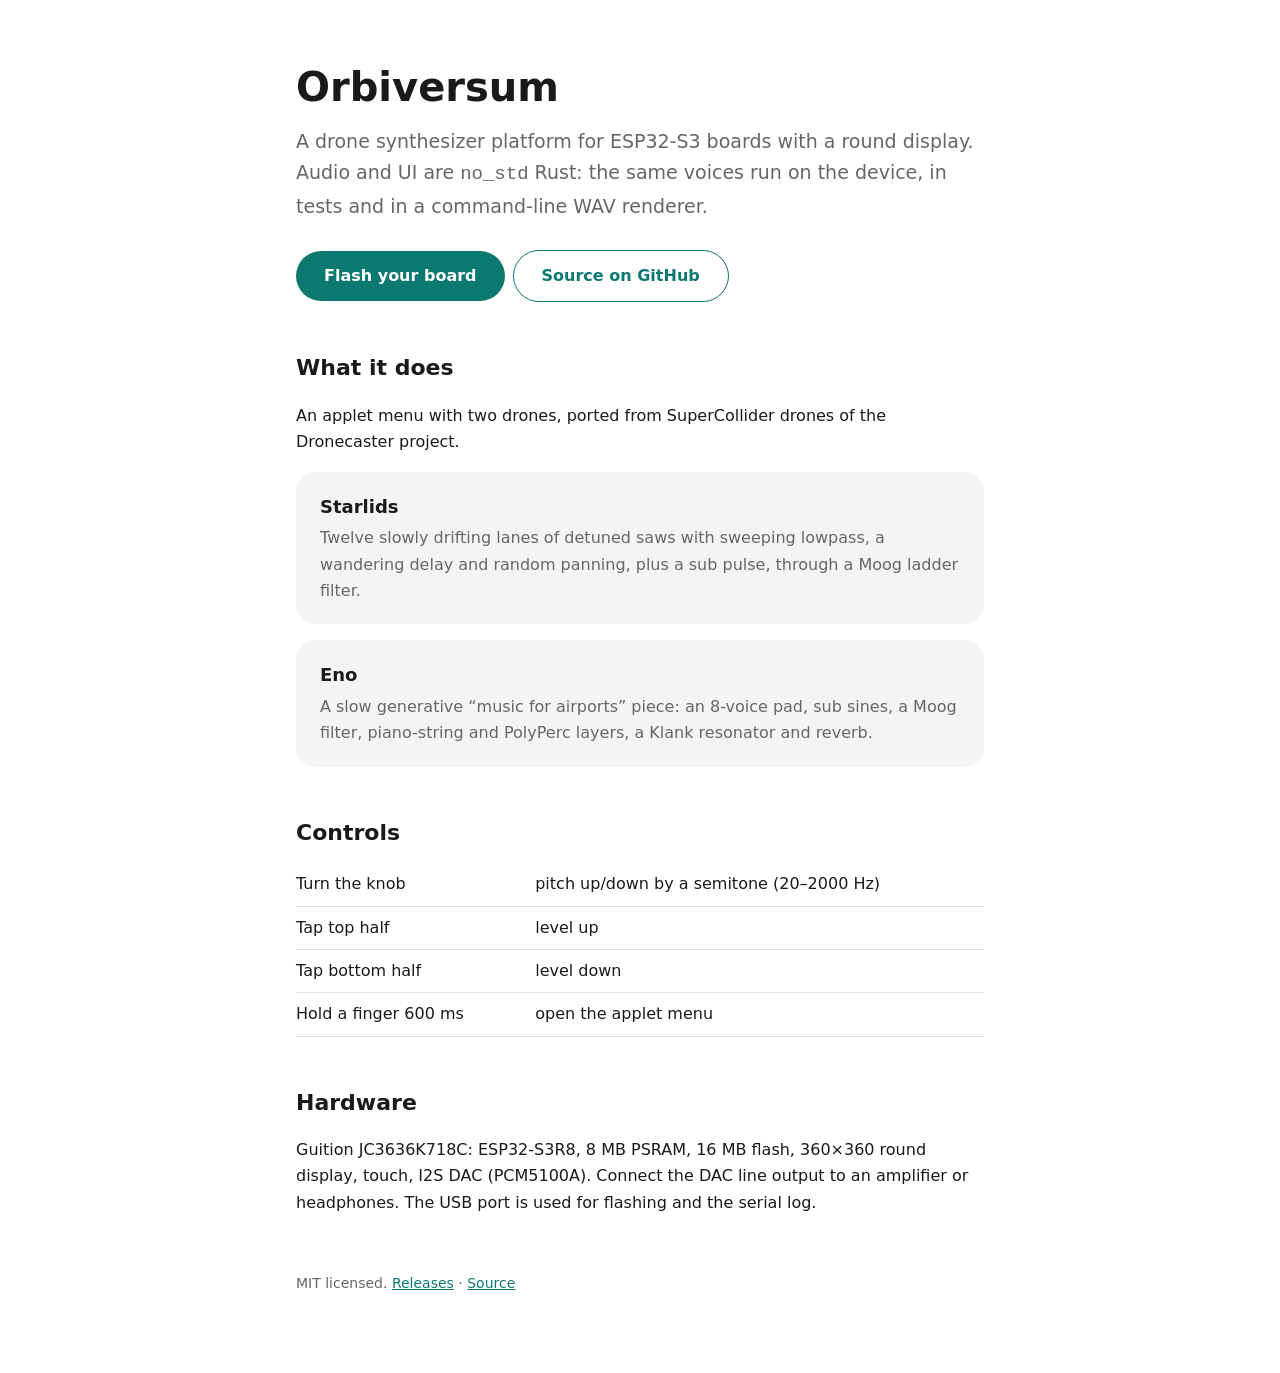
==== site/index.html @ 3bd01432 "feat: landing page and Pages deploy workflow Tag v* builds the firmware in CI, merges the image, pub" ====
<!DOCTYPE html>
<html lang="en">
<head>
<meta charset="utf-8">
<meta name="viewport" content="width=device-width, initial-scale=1">
<title>Orbiversum — drone synth for a round screen</title>
<meta name="description" content="Orbiversum is a drone synthesizer platform for ESP32-S3 boards with a round display, written in no_std Rust.">
<!-- Landing page. CI publishes it at the site root; the flasher (tools/webflash) goes to /flash/. -->
<style>
  :root { --bg:#fff; --text:#1a1a1a; --muted:#666; --panel:#f3f5f4; --line:rgba(0,0,0,.12); --accent:#0c7970; }
  @media (prefers-color-scheme: dark) {
    :root { --bg:#000; --text:#fff; --muted:rgba(255,255,255,.6); --panel:#011b1c; --line:rgba(255,255,255,.15); --accent:#71feab; }
  }
  * { box-sizing: border-box; }
  body { margin:0; background:var(--bg); color:var(--text);
         font:16px/1.65 system-ui,-apple-system,"Segoe UI",Roboto,sans-serif; }
  .wrap { max-width:720px; margin:0 auto; padding:64px 16px 80px; }
  h1 { font-size:40px; line-height:1.15; font-weight:650; margin:0 0 16px; }
  h2 { font-size:22px; margin:48px 0 12px; }
  a { color:var(--accent); }
  .lead { font-size:19px; color:var(--muted); margin:0 0 28px; }
  .btn { display:inline-block; background:var(--accent); color:var(--bg); text-decoration:none;
         border-radius:999px; padding:12px 28px; font-weight:600; }
  .btn.ghost { background:none; color:var(--accent); border:1px solid var(--accent); margin-left:8px; }
  .panel { background:var(--panel); border-radius:20px; padding:20px 24px; margin:16px 0; }
  .panel h3 { margin:0 0 4px; font-size:18px; }
  .panel p { margin:0; color:var(--muted); }
  table { width:100%; border-collapse:collapse; }
  td { padding:8px 0; border-bottom:1px solid var(--line); vertical-align:top; }
  td:first-child { padding-right:16px; white-space:nowrap; }
  footer { margin-top:56px; color:var(--muted); font-size:14px; }
</style>
</head>
<body>
<main class="wrap">
  <h1>Orbiversum</h1>
  <p class="lead">A drone synthesizer platform for ESP32-S3 boards with a round display. Audio and UI
  are <code>no_std</code> Rust: the same voices run on the device, in tests and in a command-line WAV renderer.</p>
  <p><a class="btn" href="flash/">Flash your board</a><a class="btn ghost" href="https://github.com/v-for-versum/orbiversum">Source on GitHub</a></p>

  <h2>What it does</h2>
  <p>An applet menu with two drones, ported from SuperCollider drones of the Dronecaster project.</p>
  <div class="panel"><h3>Starlids</h3>
    <p>Twelve slowly drifting lanes of detuned saws with sweeping lowpass, a wandering delay and random panning, plus a sub pulse, through a Moog ladder filter.</p></div>
  <div class="panel"><h3>Eno</h3>
    <p>A slow generative “music for airports” piece: an 8-voice pad, sub sines, a Moog filter, piano-string and PolyPerc layers, a Klank resonator and reverb.</p></div>

  <h2>Controls</h2>
  <table>
    <tr><td>Turn the knob</td><td>pitch up/down by a semitone (20–2000 Hz)</td></tr>
    <tr><td>Tap top half</td><td>level up</td></tr>
    <tr><td>Tap bottom half</td><td>level down</td></tr>
    <tr><td>Hold a finger 600 ms</td><td>open the applet menu</td></tr>
  </table>

  <h2>Hardware</h2>
  <p>Guition JC3636K718C: ESP32-S3R8, 8 MB PSRAM, 16 MB flash, 360×360 round display, touch,
  I2S DAC (PCM5100A). Connect the DAC line output to an amplifier or headphones. The USB port is used for flashing and the serial log.</p>

  <footer>MIT licensed. <a href="https://github.com/v-for-versum/orbiversum/releases">Releases</a> ·
  <a href="https://github.com/v-for-versum/orbiversum">Source</a></footer>
</main>
</body>
</html>
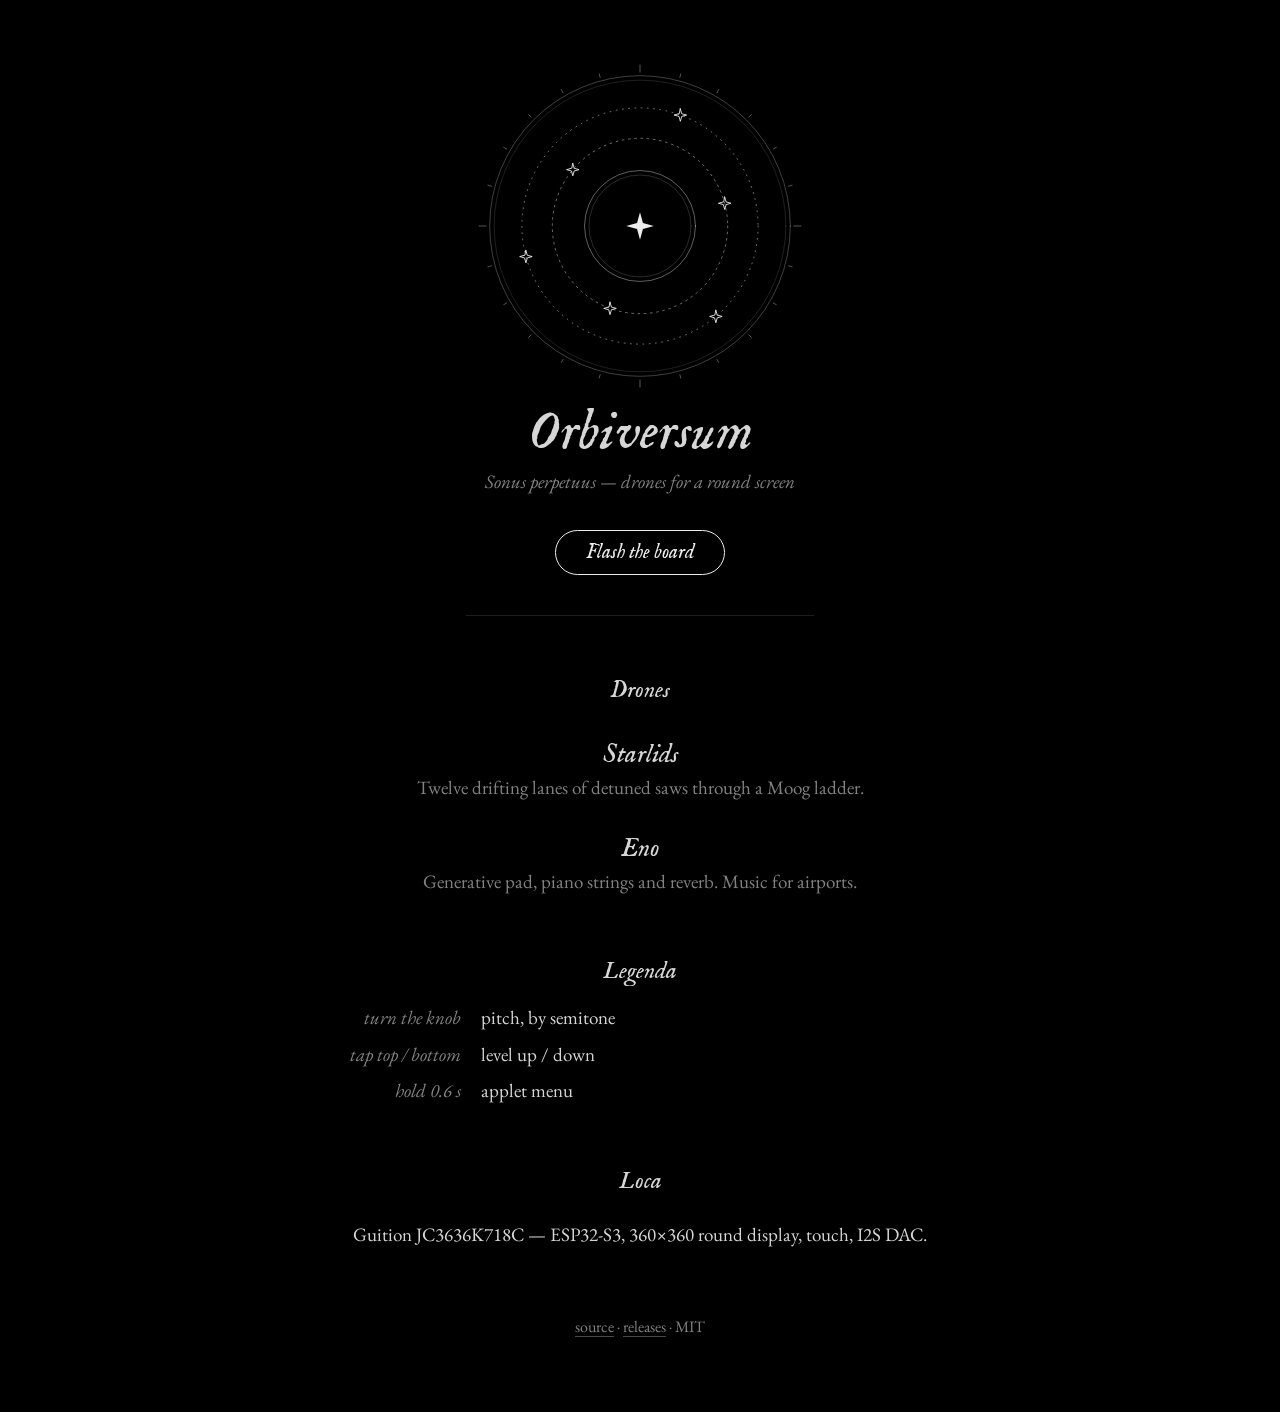
==== commit 2ca0fabb: "feat(site): black-ink star-map look from touch2decay, shorter copy Landing and flash page restyled: " ====
--- a/site/index.html
+++ b/site/index.html
@@ -4,61 +4,75 @@
 <meta charset="utf-8">
 <meta name="viewport" content="width=device-width, initial-scale=1">
 <title>Orbiversum — drone synth for a round screen</title>
-<meta name="description" content="Orbiversum is a drone synthesizer platform for ESP32-S3 boards with a round display, written in no_std Rust.">
-<!-- Landing page. CI publishes it at the site root; the flasher (tools/webflash) goes to /flash/. -->
+<meta name="description" content="Drone synthesizer for ESP32-S3 boards with a round display, in no_std Rust.">
+<!-- Landing page. CI publishes it at the site root; the flasher (tools/webflash) goes to /flash/.
+     Look: black ink on engraved star-map, after touch2decay (IM Fell English + EB Garamond, OFL). -->
 <style>
-  :root { --bg:#fff; --text:#1a1a1a; --muted:#666; --panel:#f3f5f4; --line:rgba(0,0,0,.12); --accent:#0c7970; }
-  @media (prefers-color-scheme: dark) {
-    :root { --bg:#000; --text:#fff; --muted:rgba(255,255,255,.6); --panel:#011b1c; --line:rgba(255,255,255,.15); --accent:#71feab; }
-  }
-  * { box-sizing: border-box; }
-  body { margin:0; background:var(--bg); color:var(--text);
-         font:16px/1.65 system-ui,-apple-system,"Segoe UI",Roboto,sans-serif; }
-  .wrap { max-width:720px; margin:0 auto; padding:64px 16px 80px; }
-  h1 { font-size:40px; line-height:1.15; font-weight:650; margin:0 0 16px; }
-  h2 { font-size:22px; margin:48px 0 12px; }
-  a { color:var(--accent); }
-  .lead { font-size:19px; color:var(--muted); margin:0 0 28px; }
-  .btn { display:inline-block; background:var(--accent); color:var(--bg); text-decoration:none;
-         border-radius:999px; padding:12px 28px; font-weight:600; }
-  .btn.ghost { background:none; color:var(--accent); border:1px solid var(--accent); margin-left:8px; }
-  .panel { background:var(--panel); border-radius:20px; padding:20px 24px; margin:16px 0; }
-  .panel h3 { margin:0 0 4px; font-size:18px; }
-  .panel p { margin:0; color:var(--muted); }
-  table { width:100%; border-collapse:collapse; }
-  td { padding:8px 0; border-bottom:1px solid var(--line); vertical-align:top; }
-  td:first-child { padding-right:16px; white-space:nowrap; }
-  footer { margin-top:56px; color:var(--muted); font-size:14px; }
+@font-face{font-family:"IM Fell English";font-style:normal;font-display:swap;src:url("fonts/im-fell-english-latin-400-normal.woff2") format("woff2")}
+@font-face{font-family:"IM Fell English";font-style:italic;font-display:swap;src:url("fonts/im-fell-english-latin-400-italic.woff2") format("woff2")}
+@font-face{font-family:"EB Garamond";font-style:normal;font-display:swap;src:url("fonts/eb-garamond-latin-400-normal.woff2") format("woff2")}
+@font-face{font-family:"EB Garamond";font-style:italic;font-display:swap;src:url("fonts/eb-garamond-latin-400-italic.woff2") format("woff2")}
+:root{--ink:237,237,237;--i9:rgba(var(--ink),.9);--i55:rgba(var(--ink),.55);--i3:rgba(var(--ink),.3);--i1:rgba(var(--ink),.12)}
+*{box-sizing:border-box}
+body{margin:0;background:#000;color:var(--i9);font:19px/1.6 "EB Garamond",Georgia,serif}
+.wrap{max-width:620px;margin:0 auto;padding:56px 20px 72px;text-align:center}
+h1,h2,.ital{font-family:"IM Fell English",Georgia,serif;font-style:italic;font-weight:400}
+h1{font-size:54px;line-height:1.1;margin:8px 0 4px}
+h2{font-size:24px;margin:56px 0 4px}
+.lat{color:var(--i55);font-style:italic;margin:0}
+a{color:inherit;text-decoration-color:var(--i3);text-underline-offset:4px}
+a:hover{text-decoration-color:currentColor}
+.sigil{display:block;width:min(78vw,340px);height:auto;margin:0 auto;color:rgb(var(--ink))}
+.sigil .spin{animation:turn 240s linear infinite}
+.sigil .spin.b{animation-duration:160s;animation-direction:reverse}
+@keyframes turn{to{transform:rotate(360deg)}}
+@media (prefers-reduced-motion:reduce){.sigil .spin{animation:none}}
+.rule{border:0;border-top:1px solid var(--i1);margin:40px auto;width:60%}
+.btn,esp-web-install-button button{display:inline-block;background:none;color:rgb(var(--ink));border:1px solid var(--i3);border-radius:999px;
+ padding:9px 30px;font:italic 20px "IM Fell English",Georgia,serif;text-decoration:none;cursor:pointer;transition:background .2s,color .2s}
+.btn:hover,esp-web-install-button button:hover{background:rgb(var(--ink));color:#000}
+.btn.solid,esp-web-install-button button.solid{border-color:rgb(var(--ink))}
+dl{margin:12px 0;display:grid;grid-template-columns:auto 1fr;gap:6px 20px;text-align:left}
+dt{font-style:italic;color:var(--i55);text-align:right}dd{margin:0}
+footer{margin-top:64px;color:var(--i55);font-size:16px}
+[hidden]{display:none!important}
+
+.panel{margin:28px 0 0}.panel h3{font:italic 26px "IM Fell English",Georgia,serif;margin:0}.panel p{margin:2px 0 0;color:var(--i55)}
 </style>
 </head>
 <body>
 <main class="wrap">
-  <h1>Orbiversum</h1>
-  <p class="lead">A drone synthesizer platform for ESP32-S3 boards with a round display. Audio and UI
-  are <code>no_std</code> Rust: the same voices run on the device, in tests and in a command-line WAV renderer.</p>
-  <p><a class="btn" href="flash/">Flash your board</a><a class="btn ghost" href="https://github.com/v-for-versum/orbiversum">Source on GitHub</a></p>
+<svg class="sigil" viewBox="-190 -190 380 380" role="img" aria-label="Round screen with orbits">
+<defs><path id="s" d="M0-7 1.5-1.5 7 0 1.5 1.5 0 7-1.5 1.5-7 0-1.5-1.5Z"/></defs>
+<g fill="none" stroke="currentColor" stroke-linecap="round">
+<circle r="168" opacity=".3"/><circle r="163" opacity=".15"/>
+<g opacity=".4"><line x1="0.0" y1="-172.0" x2="0.0" y2="-180.0"/><line x1="44.5" y1="-166.1" x2="45.6" y2="-170.0"/><line x1="86.0" y1="-149.0" x2="88.0" y2="-152.4"/><line x1="121.6" y1="-121.6" x2="124.5" y2="-124.5"/><line x1="149.0" y1="-86.0" x2="152.4" y2="-88.0"/><line x1="166.1" y1="-44.5" x2="170.0" y2="-45.6"/><line x1="172.0" y1="-0.0" x2="180.0" y2="-0.0"/><line x1="166.1" y1="44.5" x2="170.0" y2="45.6"/><line x1="149.0" y1="86.0" x2="152.4" y2="88.0"/><line x1="121.6" y1="121.6" x2="124.5" y2="124.5"/><line x1="86.0" y1="149.0" x2="88.0" y2="152.4"/><line x1="44.5" y1="166.1" x2="45.6" y2="170.0"/><line x1="0.0" y1="172.0" x2="0.0" y2="180.0"/><line x1="-44.5" y1="166.1" x2="-45.6" y2="170.0"/><line x1="-86.0" y1="149.0" x2="-88.0" y2="152.4"/><line x1="-121.6" y1="121.6" x2="-124.5" y2="124.5"/><line x1="-149.0" y1="86.0" x2="-152.4" y2="88.0"/><line x1="-166.1" y1="44.5" x2="-170.0" y2="45.6"/><line x1="-172.0" y1="0.0" x2="-180.0" y2="0.0"/><line x1="-166.1" y1="-44.5" x2="-170.0" y2="-45.6"/><line x1="-149.0" y1="-86.0" x2="-152.4" y2="-88.0"/><line x1="-121.6" y1="-121.6" x2="-124.5" y2="-124.5"/><line x1="-86.0" y1="-149.0" x2="-88.0" y2="-152.4"/><line x1="-44.5" y1="-166.1" x2="-45.6" y2="-170.0"/></g>
+<g class="spin a"><circle r="132" stroke-dasharray="1 6" opacity=".55"/><use href="#s" x="45.1" y="-124.0"/><use href="#s" x="84.8" y="101.1"/><use href="#s" x="-127.5" y="34.2"/></g>
+<g class="spin b"><circle r="98" stroke-dasharray="2 5" opacity=".5"/><use href="#s" x="94.7" y="-25.4"/><use href="#s" x="-33.5" y="92.1"/><use href="#s" x="-75.1" y="-63.0"/></g>
+<circle r="62" opacity=".45"/><circle r="57" opacity=".2"/>
+</g>
+<g fill="currentColor"><use href="#s" transform="scale(2.2)"/></g>
+</svg>
+<h1>Orbiversum</h1>
+<p class="lat">Sonus perpetuus — drones for a round screen</p>
+<p style="margin-top:32px"><a class="btn solid" href="flash/">Flash the board</a></p>
 
-  <h2>What it does</h2>
-  <p>An applet menu with two drones, ported from SuperCollider drones of the Dronecaster project.</p>
-  <div class="panel"><h3>Starlids</h3>
-    <p>Twelve slowly drifting lanes of detuned saws with sweeping lowpass, a wandering delay and random panning, plus a sub pulse, through a Moog ladder filter.</p></div>
-  <div class="panel"><h3>Eno</h3>
-    <p>A slow generative “music for airports” piece: an 8-voice pad, sub sines, a Moog filter, piano-string and PolyPerc layers, a Klank resonator and reverb.</p></div>
+<hr class="rule">
+<h2>Drones</h2>
+<div class="panel"><h3>Starlids</h3><p>Twelve drifting lanes of detuned saws through a Moog ladder.</p></div>
+<div class="panel"><h3>Eno</h3><p>Generative pad, piano strings and reverb. Music for airports.</p></div>
 
-  <h2>Controls</h2>
-  <table>
-    <tr><td>Turn the knob</td><td>pitch up/down by a semitone (20–2000 Hz)</td></tr>
-    <tr><td>Tap top half</td><td>level up</td></tr>
-    <tr><td>Tap bottom half</td><td>level down</td></tr>
-    <tr><td>Hold a finger 600 ms</td><td>open the applet menu</td></tr>
-  </table>
+<h2>Legenda</h2>
+<dl>
+<dt>turn the knob</dt><dd>pitch, by semitone</dd>
+<dt>tap top / bottom</dt><dd>level up / down</dd>
+<dt>hold 0.6 s</dt><dd>applet menu</dd>
+</dl>
 
-  <h2>Hardware</h2>
-  <p>Guition JC3636K718C: ESP32-S3R8, 8 MB PSRAM, 16 MB flash, 360×360 round display, touch,
-  I2S DAC (PCM5100A). Connect the DAC line output to an amplifier or headphones. The USB port is used for flashing and the serial log.</p>
+<h2>Loca</h2>
+<p>Guition JC3636K718C — ESP32-S3, 360×360 round display, touch, I2S DAC.</p>
 
-  <footer>MIT licensed. <a href="https://github.com/v-for-versum/orbiversum/releases">Releases</a> ·
-  <a href="https://github.com/v-for-versum/orbiversum">Source</a></footer>
+<footer><a href="https://github.com/v-for-versum/orbiversum">source</a> · <a href="https://github.com/v-for-versum/orbiversum/releases">releases</a> · MIT</footer>
 </main>
 </body>
 </html>
